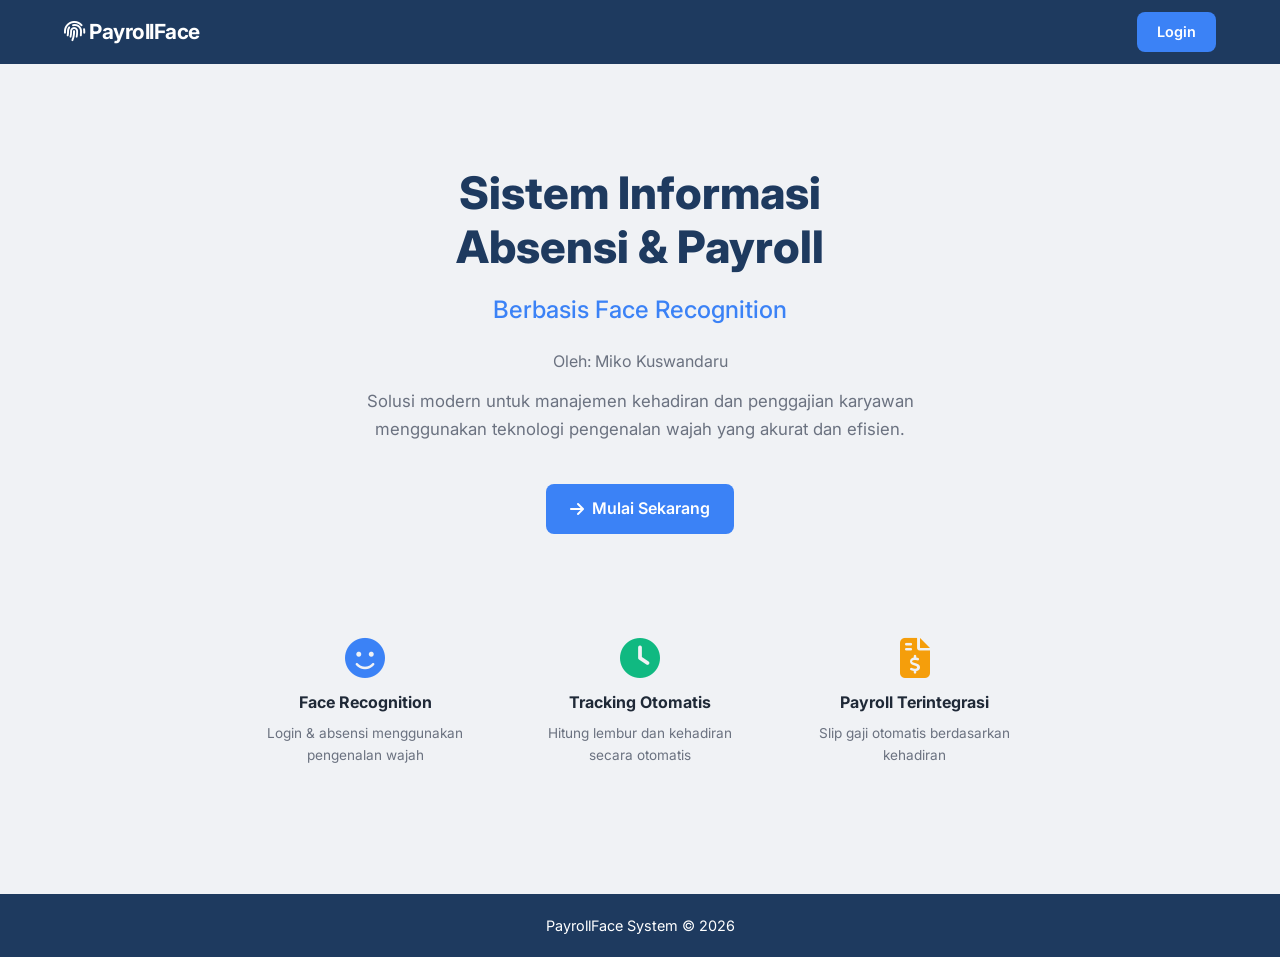
==== index.html @ a63a9869 "Update: fix responsive, sidebar, geolocation, payslip download, README ngrok Made-with: Cursor" ====
<!DOCTYPE html>
<html lang="id">
<head>
    <meta charset="UTF-8">
    <meta name="viewport" content="width=device-width, initial-scale=1.0">
    <title>PayrollFace - Sistem Absensi & Payroll</title>
    <link rel="stylesheet" href="style.css">
    <link rel="stylesheet" href="https://cdnjs.cloudflare.com/ajax/libs/font-awesome/6.5.0/css/all.min.css">
</head>
<body>
    <nav>
        <div style="font-size:1.3rem;font-weight:700;letter-spacing:-0.5px;">
            <i class="fas fa-fingerprint"></i> PayrollFace
        </div>
        <ul>
            <li><a href="login.html" class="btn btn-primary" style="padding:8px 20px;font-size:0.9rem;">Login</a></li>
        </ul>
    </nav>

    <div class="container hero-section">
        <div style="max-width:700px;">
            <h1 style="font-size:2.8rem;font-weight:800;color:var(--primary);margin-bottom:16px;line-height:1.2;">
                Sistem Informasi<br>Absensi & Payroll
            </h1>
            <h2 style="font-size:1.5rem;font-weight:500;color:var(--secondary);margin-bottom:20px;">
                Berbasis Face Recognition
            </h2>
            <p style="font-size:1rem;color:var(--text-light);margin-bottom:12px;">
                Oleh: Miko Kuswandaru
            </p>
            <p style="font-size:1.05rem;color:var(--text-light);margin-bottom:40px;line-height:1.7;max-width:550px;margin-left:auto;margin-right:auto;">
                Solusi modern untuk manajemen kehadiran dan penggajian karyawan
                menggunakan teknologi pengenalan wajah yang akurat dan efisien.
            </p>
            <a href="login.html" class="btn btn-primary btn-lg">
                <i class="fas fa-arrow-right"></i> Mulai Sekarang
            </a>
        </div>

        <div style="display:grid;grid-template-columns:repeat(3,1fr);gap:24px;margin-top:80px;max-width:800px;">
            <div style="text-align:center;padding:24px;">
                <i class="fas fa-face-smile" style="font-size:2.5rem;color:var(--secondary);margin-bottom:12px;display:block;"></i>
                <h3 style="font-size:1rem;margin-bottom:8px;">Face Recognition</h3>
                <p style="font-size:0.85rem;color:var(--text-light);">Login & absensi menggunakan pengenalan wajah</p>
            </div>
            <div style="text-align:center;padding:24px;">
                <i class="fas fa-clock" style="font-size:2.5rem;color:var(--accent);margin-bottom:12px;display:block;"></i>
                <h3 style="font-size:1rem;margin-bottom:8px;">Tracking Otomatis</h3>
                <p style="font-size:0.85rem;color:var(--text-light);">Hitung lembur dan kehadiran secara otomatis</p>
            </div>
            <div style="text-align:center;padding:24px;">
                <i class="fas fa-file-invoice-dollar" style="font-size:2.5rem;color:var(--warning);margin-bottom:12px;display:block;"></i>
                <h3 style="font-size:1rem;margin-bottom:8px;">Payroll Terintegrasi</h3>
                <p style="font-size:0.85rem;color:var(--text-light);">Slip gaji otomatis berdasarkan kehadiran</p>
            </div>
        </div>
    </div>

    <footer style="background:var(--primary);color:white;padding:20px;text-align:center;font-size:0.9rem;">
        <p>PayrollFace System &copy; 2026</p>
    </footer>
</body>
</html>
---- style.css ----
@import url('https://fonts.googleapis.com/css2?family=Inter:wght@300;400;500;600;700;800&display=swap');

:root {
    --primary: #1e3a5f;
    --primary-light: #2a4d6e;
    --secondary: #3b82f6;
    --secondary-light: #60a5fa;
    --accent: #10b981;
    --accent-light: #34d399;
    --warning: #f59e0b;
    --danger: #ef4444;
    --grey: #6b7280;
    --light: #f0f2f5;
    --white: #ffffff;
    --text: #1f2937;
    --text-light: #6b7280;
    --border: #e5e7eb;
    --shadow: 0 1px 3px rgba(0,0,0,0.1), 0 1px 2px rgba(0,0,0,0.06);
    --shadow-lg: 0 10px 15px -3px rgba(0,0,0,0.1), 0 4px 6px -2px rgba(0,0,0,0.05);
    --radius: 12px;
    --sidebar-width: 260px;
}

* { box-sizing: border-box; margin: 0; padding: 0; }

body {
    font-family: 'Inter', 'Segoe UI', system-ui, -apple-system, sans-serif;
    background: var(--light);
    color: var(--text);
    line-height: 1.6;
    overflow-x: hidden;
}

/* ═══ APP LAYOUT ═══ */
.app-container { display: flex; min-height: 100vh; }

/* ═══ SIDEBAR ═══ */
.sidebar {
    width: var(--sidebar-width);
    background: linear-gradient(180deg, var(--primary) 0%, #162d4a 100%);
    color: white;
    position: fixed;
    top: 0; left: 0; bottom: 0;
    z-index: 200;
    display: flex;
    flex-direction: column;
    transition: transform 0.3s ease;
    overflow-y: auto;
}

.sidebar-header {
    padding: 24px 20px;
    border-bottom: 1px solid rgba(255,255,255,0.1);
    flex-shrink: 0;
}

.sidebar-header .logo {
    font-size: 1.25rem;
    font-weight: 700;
    letter-spacing: -0.5px;
    margin-bottom: 4px;
}

.sidebar-header .user-info {
    font-size: 0.85rem;
    opacity: 0.7;
    white-space: nowrap;
    overflow: hidden;
    text-overflow: ellipsis;
}

.sidebar-nav {
    flex: 1;
    padding: 12px 0;
    display: flex;
    flex-direction: column;
    height: auto;
    background: transparent;
    justify-content: flex-start;
    align-items: stretch;
}

.sidebar-nav a {
    display: flex;
    align-items: center;
    gap: 12px;
    padding: 11px 24px;
    color: rgba(255,255,255,0.7);
    text-decoration: none;
    font-size: 0.9rem;
    font-weight: 500;
    transition: all 0.2s;
    cursor: pointer;
    border-left: 3px solid transparent;
    white-space: nowrap;
}

.sidebar-nav a:hover {
    background: rgba(255,255,255,0.08);
    color: white;
}

.sidebar-nav a.active {
    background: rgba(255,255,255,0.12);
    color: white;
    border-left-color: var(--secondary);
}

.sidebar-nav a i { width: 20px; text-align: center; font-size: 1rem; flex-shrink: 0; }

.sidebar-nav .nav-divider {
    height: 1px;
    background: rgba(255,255,255,0.1);
    margin: 8px 20px;
}

/* Sidebar backdrop for mobile */
.sidebar-backdrop {
    display: none;
    position: fixed;
    top: 0; left: 0; right: 0; bottom: 0;
    background: rgba(0,0,0,0.5);
    z-index: 199;
    backdrop-filter: blur(2px);
}

.sidebar-backdrop.active { display: block; }

/* ═══ MAIN CONTENT ═══ */
.main-content {
    flex: 1;
    margin-left: var(--sidebar-width);
    display: flex;
    flex-direction: column;
    min-width: 0;
}

.top-bar {
    background: var(--white);
    padding: 14px 24px;
    border-bottom: 1px solid var(--border);
    display: flex;
    justify-content: space-between;
    align-items: center;
    position: sticky;
    top: 0;
    z-index: 50;
    gap: 12px;
    flex-wrap: wrap;
}

.top-bar h1 { font-size: 1.25rem; font-weight: 700; color: var(--text); white-space: nowrap; }

.top-bar .user-badge {
    display: flex;
    align-items: center;
    gap: 8px;
    padding: 6px 14px;
    background: var(--light);
    border-radius: 50px;
    font-size: 0.82rem;
    font-weight: 500;
    white-space: nowrap;
}

.content { padding: 24px; flex: 1; }

/* ═══ CARDS ═══ */
.card {
    background: var(--white);
    padding: 24px;
    border-radius: var(--radius);
    box-shadow: var(--shadow);
    margin-bottom: 20px;
}

.card-header {
    display: flex;
    justify-content: space-between;
    align-items: center;
    margin-bottom: 18px;
    padding-bottom: 14px;
    border-bottom: 1px solid var(--border);
    gap: 12px;
    flex-wrap: wrap;
}

.card-header h2 { font-size: 1.1rem; font-weight: 700; color: var(--text); display: flex; align-items: center; gap: 10px; }
.card-header h3 { font-size: 1rem; font-weight: 600; color: var(--text); }

/* ═══ FORMS ═══ */
.form-group { margin-bottom: 16px; }

.form-group label {
    display: block;
    font-size: 0.85rem;
    font-weight: 600;
    color: var(--text);
    margin-bottom: 5px;
}

input, select, textarea {
    width: 100%;
    max-width: 100%;
    min-width: 0;
    padding: 10px 12px;
    border: 1.5px solid var(--border);
    border-radius: 8px;
    font-size: 0.92rem;
    font-family: inherit;
    transition: border-color 0.2s, box-shadow 0.2s;
    background: var(--white);
    color: var(--text);
}

input:focus, select:focus, textarea:focus {
    outline: none;
    border-color: var(--secondary);
    box-shadow: 0 0 0 3px rgba(59, 130, 246, 0.15);
}

textarea { min-height: 80px; resize: vertical; }

/* ═══ BUTTONS ═══ */
.btn {
    display: inline-flex;
    align-items: center;
    justify-content: center;
    gap: 8px;
    padding: 10px 18px;
    border-radius: 8px;
    font-size: 0.9rem;
    font-weight: 600;
    font-family: inherit;
    cursor: pointer;
    border: none;
    transition: all 0.2s;
    text-decoration: none;
    white-space: nowrap;
}

.btn-primary { background: var(--secondary); color: white; }
.btn-primary:hover { background: #2563eb; }

.btn-success { background: var(--accent); color: white; }
.btn-success:hover { background: #059669; }

.btn-danger { background: var(--danger); color: white; }
.btn-danger:hover { background: #dc2626; }

.btn-warning { background: var(--warning); color: white; }
.btn-warning:hover { background: #d97706; }

.btn-outline { background: transparent; border: 1.5px solid var(--border); color: var(--text); }
.btn-outline:hover { background: var(--light); }

.btn-sm { padding: 6px 12px; font-size: 0.78rem; }
.btn-lg { padding: 12px 24px; font-size: 1rem; }
.btn-block { display: flex; width: 100%; }

/* ═══ TABLES ═══ */
.table-wrap { overflow-x: auto; -webkit-overflow-scrolling: touch; margin: 0 -4px; padding: 0 4px; }

table { width: 100%; border-collapse: collapse; min-width: 500px; }

th, td {
    padding: 10px 12px;
    text-align: left;
    border-bottom: 1px solid var(--border);
    font-size: 0.85rem;
}

th {
    background: var(--primary);
    color: white;
    font-weight: 600;
    font-size: 0.75rem;
    text-transform: uppercase;
    letter-spacing: 0.5px;
    white-space: nowrap;
}

th:first-child { border-radius: 8px 0 0 0; }
th:last-child { border-radius: 0 8px 0 0; }
tr:hover { background: rgba(59,130,246,0.03); }

/* ═══ BADGES ═══ */
.badge {
    display: inline-block;
    padding: 4px 10px;
    border-radius: 20px;
    font-size: 0.72rem;
    font-weight: 600;
    color: white;
    white-space: nowrap;
}
.badge.pending { background: var(--warning); }
.badge.approved, .badge.hadir { background: var(--accent); }
.badge.rejected { background: var(--danger); }
.badge.cancelled { background: var(--grey); }

/* ═══ CAMERA ═══ */
.camera-container {
    position: relative;
    display: inline-block;
    border-radius: var(--radius);
    overflow: hidden;
    background: #000;
    max-width: 480px;
    width: 100%;
}

.camera-container video {
    display: block;
    width: 100%;
    border-radius: var(--radius);
}

.face-frame {
    position: absolute;
    top: 50%;
    left: 50%;
    transform: translate(-50%, -55%);
    width: 160px;
    height: 210px;
    border: 2.5px dashed rgba(59,130,246,0.6);
    border-radius: 50%;
    pointer-events: none;
    animation: pulse-frame 2s ease-in-out infinite;
}

@keyframes pulse-frame {
    0%, 100% { border-color: rgba(59,130,246,0.5); }
    50% { border-color: rgba(59,130,246,1); }
}

.camera-hint {
    text-align: center;
    font-size: 0.83rem;
    margin-top: 8px;
    color: var(--text-light);
}

/* ═══ STATS GRID ═══ */
.stats-grid {
    display: grid;
    grid-template-columns: repeat(auto-fit, minmax(160px, 1fr));
    gap: 16px;
    margin-bottom: 20px;
}

.stat-card {
    background: var(--white);
    padding: 18px;
    border-radius: var(--radius);
    box-shadow: var(--shadow);
    text-align: center;
}

.stat-card .stat-icon { font-size: 1.4rem; margin-bottom: 6px; }
.stat-card .stat-value { font-size: 1.6rem; font-weight: 700; color: var(--secondary); }
.stat-card .stat-label { font-size: 0.78rem; color: var(--text-light); margin-top: 4px; }

/* ═══ GRID ═══ */
.grid-2 { display: grid; grid-template-columns: 1fr 1fr; gap: 20px; align-items: start; }

/* ═══ MODAL ═══ */
.modal-overlay {
    display: none;
    position: fixed;
    top: 0; left: 0; right: 0; bottom: 0;
    background: rgba(0,0,0,0.5);
    z-index: 1000;
    align-items: center;
    justify-content: center;
    backdrop-filter: blur(4px);
    padding: 20px;
}

.modal-overlay.active { display: flex; }

.modal-content {
    background: var(--white);
    padding: 28px;
    border-radius: var(--radius);
    width: 100%;
    max-width: 500px;
    box-shadow: var(--shadow-lg);
    max-height: 90vh;
    overflow-y: auto;
}

.modal-content h3 {
    font-size: 1.15rem;
    margin-bottom: 18px;
    color: var(--text);
    display: flex;
    align-items: center;
    gap: 10px;
}

/* ═══ SECTION ═══ */
.section { display: none; }
.section.active { display: block; }

/* ═══ LOGIN PAGE ═══ */
.login-container { display: flex; min-height: 100vh; }

.login-left {
    flex: 1;
    background: linear-gradient(135deg, var(--primary) 0%, #0f2744 100%);
    color: white;
    display: flex;
    flex-direction: column;
    justify-content: center;
    padding: 60px;
}

.login-left h1 { font-size: 2.2rem; font-weight: 800; margin-bottom: 16px; line-height: 1.2; }
.login-left p { font-size: 1rem; opacity: 0.8; line-height: 1.7; }

.login-right {
    flex: 1;
    display: flex;
    align-items: center;
    justify-content: center;
    padding: 40px 30px;
    background: var(--light);
}

.login-box { width: 100%; max-width: 420px; text-align: center; }
.login-box h2 { font-size: 1.4rem; margin-bottom: 8px; }
.login-box .subtitle { color: var(--text-light); margin-bottom: 20px; font-size: 0.9rem; }

/* ═══ HERO / LANDING ═══ */
.hero-section {
    min-height: calc(100vh - 70px);
    display: flex;
    flex-direction: column;
    align-items: center;
    justify-content: center;
    text-align: center;
    padding: 40px 20px;
}

nav {
    background: var(--primary);
    color: white;
    padding: 0 5%;
    display: flex;
    justify-content: space-between;
    align-items: center;
    height: 64px;
}

nav ul { list-style: none; display: flex; gap: 16px; align-items: center; }
nav a { color: white; text-decoration: none; font-weight: 600; }

.container { padding: 2rem 5%; }

/* ═══ SEPARATOR ═══ */
.divider {
    border: none;
    border-top: 1px solid var(--border);
    margin: 20px 0;
}

/* ═══ LOCATION LINK ═══ */
.loc-link {
    color: var(--secondary);
    text-decoration: none;
    font-size: 0.78rem;
    font-weight: 500;
    display: inline-flex;
    align-items: center;
    gap: 4px;
}
.loc-link:hover { text-decoration: underline; }

/* ═══ INLINE PAYSLIP ═══ */
.slip-inline {
    border: 1.5px solid var(--border);
    border-radius: var(--radius);
    padding: 24px;
    margin-top: 8px;
    overflow: hidden;
}

.slip-inline-header {
    text-align: center;
    margin-bottom: 20px;
    padding-bottom: 14px;
    border-bottom: 2px solid var(--border);
}

.slip-inline-header h3 { color: var(--primary); font-size: 1.2rem; }
.slip-inline-header p { color: var(--text-light); font-size: 0.85rem; }

.slip-info-grid {
    display: grid;
    grid-template-columns: 1fr 1fr;
    gap: 8px;
    margin-bottom: 20px;
    font-size: 0.9rem;
}

.slip-table-wrap { overflow-x: auto; -webkit-overflow-scrolling: touch; }
.slip-table-wrap table { min-width: 320px; }

/* ═══ MOBILE TOGGLE ═══ */
.mobile-toggle {
    display: none;
    background: none;
    border: none;
    color: var(--text);
    font-size: 1.2rem;
    cursor: pointer;
    padding: 4px 8px;
    flex-shrink: 0;
}

/* ═══ PRINT ═══ */
@media print {
    .sidebar, .sidebar-backdrop, .top-bar, .no-print, nav { display: none !important; }
    .main-content { margin-left: 0 !important; }
    .content { padding: 0 !important; }
    .card { box-shadow: none !important; border: 1px solid #ddd; }
    body { background: white; }
}

/* ═══ RESPONSIVE: TABLET ═══ */
@media (max-width: 992px) {
    .grid-2 { grid-template-columns: 1fr; }
    .content { padding: 20px; }
}

/* ═══ RESPONSIVE: MOBILE ═══ */
@media (max-width: 768px) {
    .sidebar {
        transform: translateX(-100%);
        width: 260px;
    }
    .sidebar.open { transform: translateX(0); }

    .main-content { margin-left: 0; }

    .mobile-toggle { display: block !important; }

    .top-bar { padding: 12px 16px; }
    .top-bar h1 { font-size: 1.1rem; }

    .content { padding: 14px; overflow-x: hidden; }

    .card { padding: 16px; overflow: hidden; }
    .card-header { flex-direction: column; align-items: flex-start; gap: 8px; }
    .card-header h2 { font-size: 1rem; }

    .form-group { overflow: hidden; }

    .login-container { flex-direction: column; }
    .login-left { padding: 30px 24px; min-height: auto; }
    .login-left h1 { font-size: 1.6rem; }
    .login-right { padding: 24px 20px; }

    .hero-section { padding: 30px 16px; }
    .hero-section h1 { font-size: 1.8rem !important; }
    .hero-section h2 { font-size: 1.1rem !important; }

    .stats-grid { grid-template-columns: 1fr 1fr; gap: 12px; }
    .stat-card .stat-value { font-size: 1.3rem; }

    .camera-container { max-width: 320px; }
    .camera-container video { max-height: 240px; object-fit: cover; }
    .face-frame { width: 110px; height: 145px; border-width: 2px; }

    .slip-inline { padding: 16px; }
    .slip-info-grid { grid-template-columns: 1fr; font-size: 0.85rem; }
    .slip-inline-header h3 { font-size: 1.05rem; }

    .btn-lg { padding: 12px 20px; font-size: 0.92rem; }

    .modal-content { padding: 20px; }

    th, td { padding: 8px 8px; font-size: 0.78rem; }
}

/* ═══ RESPONSIVE: SMALL PHONE ═══ */
@media (max-width: 480px) {
    .top-bar .user-badge { display: none; }
    .card { padding: 12px; }
    .content { padding: 10px; }
    .stats-grid { grid-template-columns: 1fr; }
    .login-left { padding: 24px 18px; }
    .login-left h1 { font-size: 1.4rem; }

    .camera-container { max-width: 280px; }
    .camera-container video { max-height: 210px; }
    .face-frame { width: 95px; height: 125px; }

    .slip-inline { padding: 12px; }
    .slip-info-grid { gap: 4px; font-size: 0.82rem; }

    th, td { padding: 6px 6px; font-size: 0.75rem; }
}
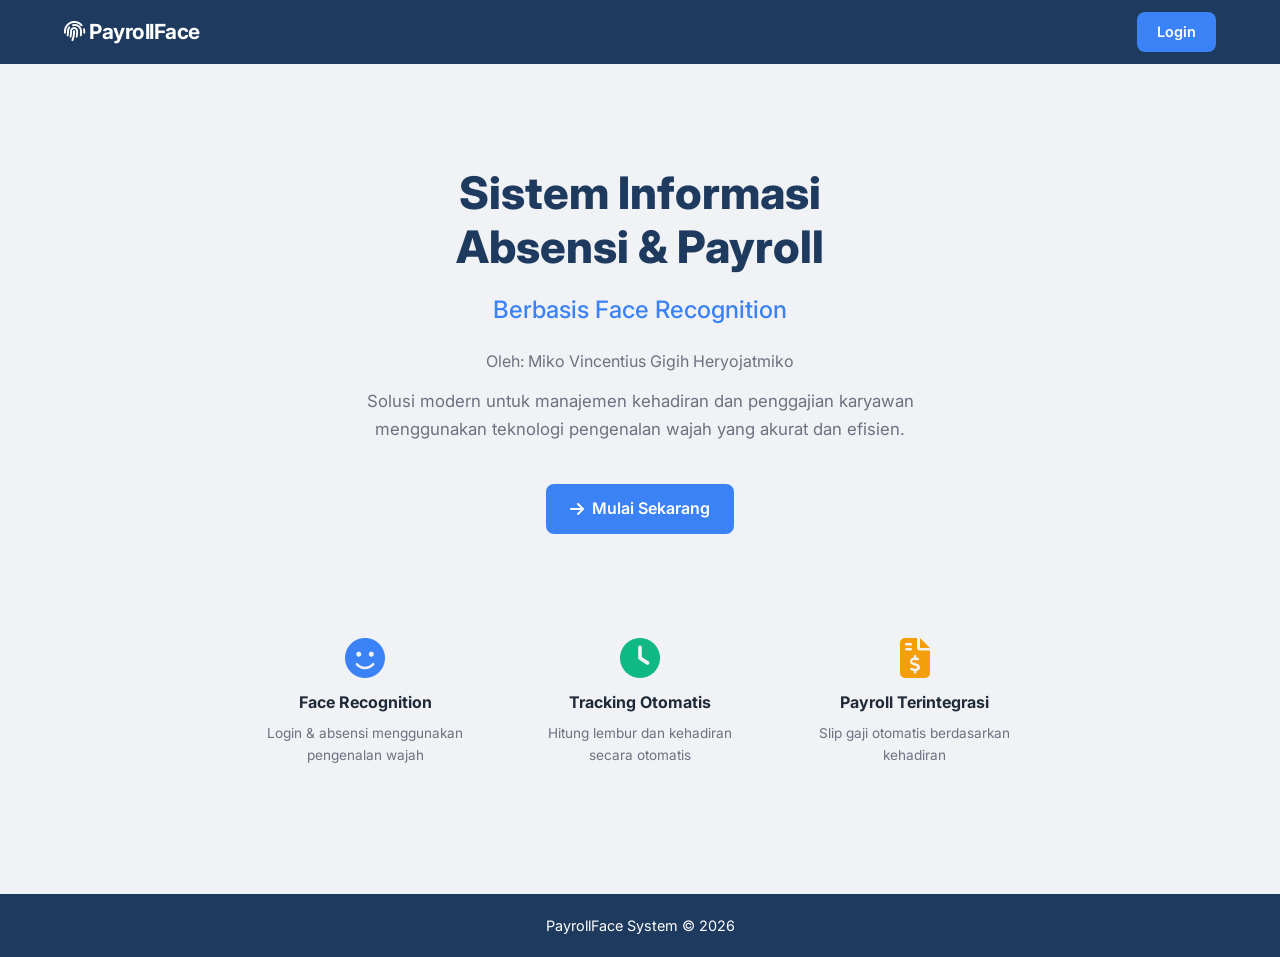
==== commit dcf6cece: "fix: name" ====
--- a/index.html
+++ b/index.html
@@ -26,7 +26,7 @@
                 Berbasis Face Recognition
             </h2>
             <p style="font-size:1rem;color:var(--text-light);margin-bottom:12px;">
-                Oleh: Miko Kuswandaru
+                Oleh: Miko Vincentius Gigih Heryojatmiko 
             </p>
             <p style="font-size:1.05rem;color:var(--text-light);margin-bottom:40px;line-height:1.7;max-width:550px;margin-left:auto;margin-right:auto;">
                 Solusi modern untuk manajemen kehadiran dan penggajian karyawan
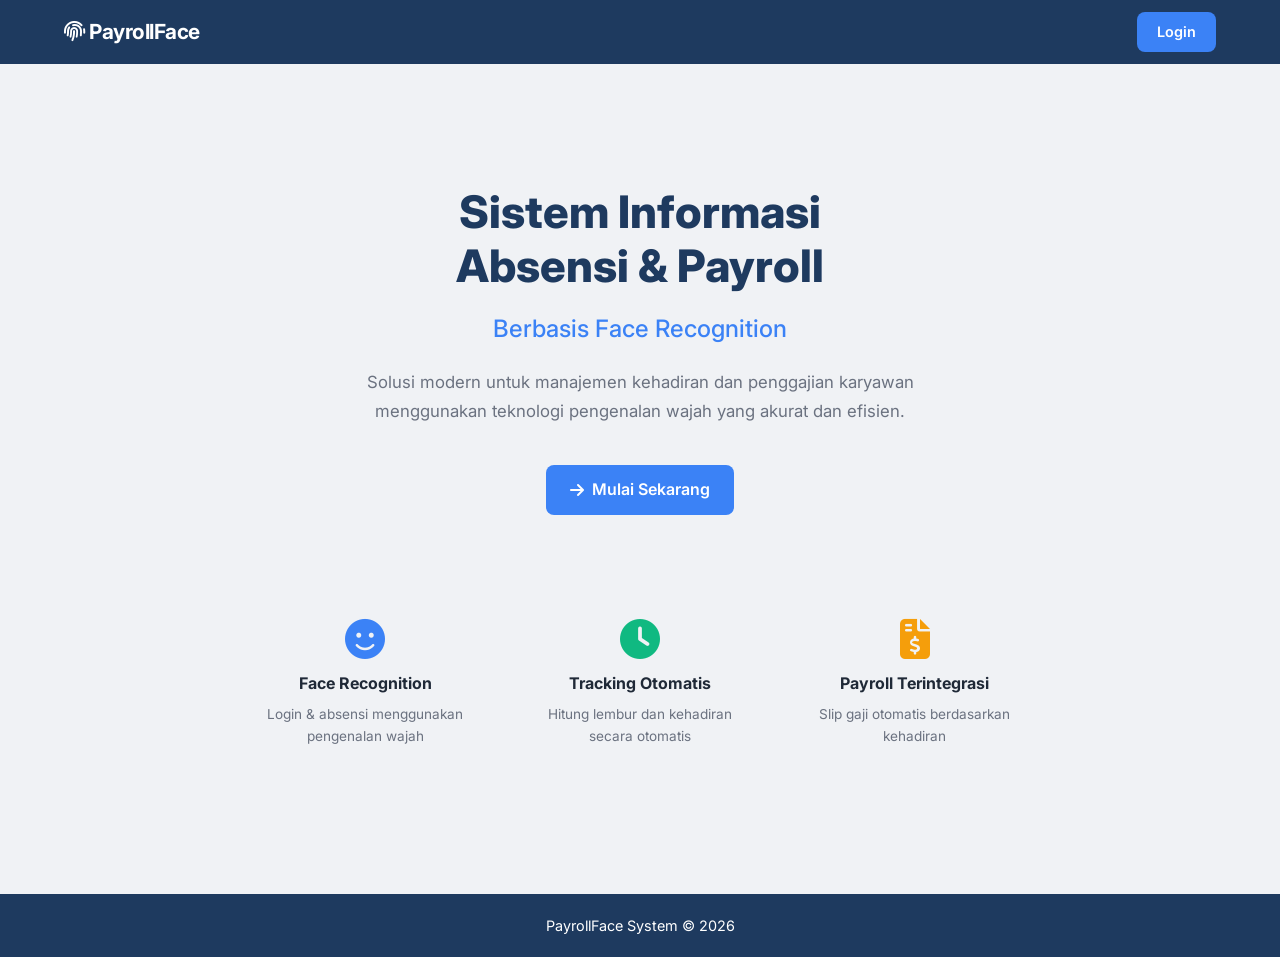
==== commit 7d302ca6: "feat: remove name" ====
--- a/index.html
+++ b/index.html
@@ -25,9 +25,6 @@
             <h2 style="font-size:1.5rem;font-weight:500;color:var(--secondary);margin-bottom:20px;">
                 Berbasis Face Recognition
             </h2>
-            <p style="font-size:1rem;color:var(--text-light);margin-bottom:12px;">
-                Oleh: Miko Vincentius Gigih Heryojatmiko 
-            </p>
             <p style="font-size:1.05rem;color:var(--text-light);margin-bottom:40px;line-height:1.7;max-width:550px;margin-left:auto;margin-right:auto;">
                 Solusi modern untuk manajemen kehadiran dan penggajian karyawan
                 menggunakan teknologi pengenalan wajah yang akurat dan efisien.
--- a/style.css
+++ b/style.css
@@ -477,6 +477,31 @@
 }
 .loc-link:hover { text-decoration: underline; }
 
+/* ═══ LOADING SPINNER ═══ */
+.loading-row td { text-align: center; padding: 30px !important; color: var(--text-light); }
+.spinner {
+    display: inline-block;
+    width: 22px; height: 22px;
+    border: 3px solid var(--border);
+    border-top-color: var(--secondary);
+    border-radius: 50%;
+    animation: spin 0.7s linear infinite;
+    vertical-align: middle;
+    margin-right: 8px;
+}
+@keyframes spin { to { transform: rotate(360deg); } }
+
+/* ═══ ATTENDANCE PHOTO ═══ */
+.att-photo {
+    width: 48px; height: 48px;
+    border-radius: 6px;
+    object-fit: cover;
+    border: 1px solid var(--border);
+    cursor: pointer;
+    transition: transform 0.2s;
+}
+.att-photo:hover { transform: scale(1.8); z-index: 10; position: relative; }
+
 /* ═══ INLINE PAYSLIP ═══ */
 .slip-inline {
     border: 1.5px solid var(--border);
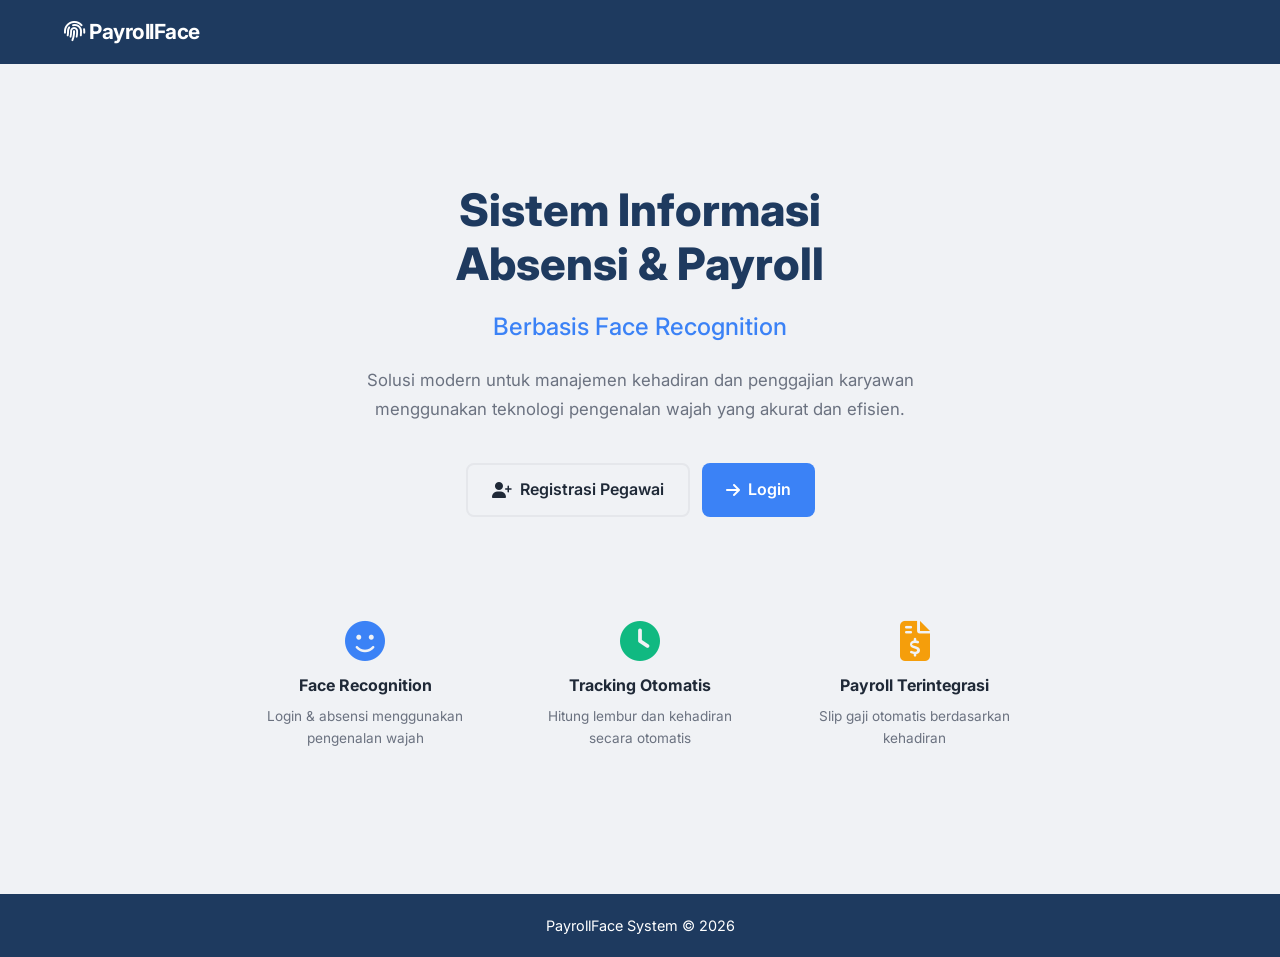
==== commit c9b74903: "all update in readme file" ====
--- a/index.html
+++ b/index.html
@@ -12,9 +12,6 @@
         <div style="font-size:1.3rem;font-weight:700;letter-spacing:-0.5px;">
             <i class="fas fa-fingerprint"></i> PayrollFace
         </div>
-        <ul>
-            <li><a href="login.html" class="btn btn-primary" style="padding:8px 20px;font-size:0.9rem;">Login</a></li>
-        </ul>
     </nav>
 
     <div class="container hero-section">
@@ -29,9 +26,14 @@
                 Solusi modern untuk manajemen kehadiran dan penggajian karyawan
                 menggunakan teknologi pengenalan wajah yang akurat dan efisien.
             </p>
-            <a href="login.html" class="btn btn-primary btn-lg">
-                <i class="fas fa-arrow-right"></i> Mulai Sekarang
-            </a>
+            <div style="display:flex;flex-wrap:wrap;gap:12px;justify-content:center;">
+                <a href="registrasi.html" class="btn btn-outline btn-lg" style="border-width:2px;">
+                    <i class="fas fa-user-plus"></i> Registrasi Pegawai
+                </a>
+                <a href="login.html" class="btn btn-primary btn-lg">
+                    <i class="fas fa-arrow-right"></i> Login
+                </a>
+            </div>
         </div>
 
         <div style="display:grid;grid-template-columns:repeat(3,1fr);gap:24px;margin-top:80px;max-width:800px;">
